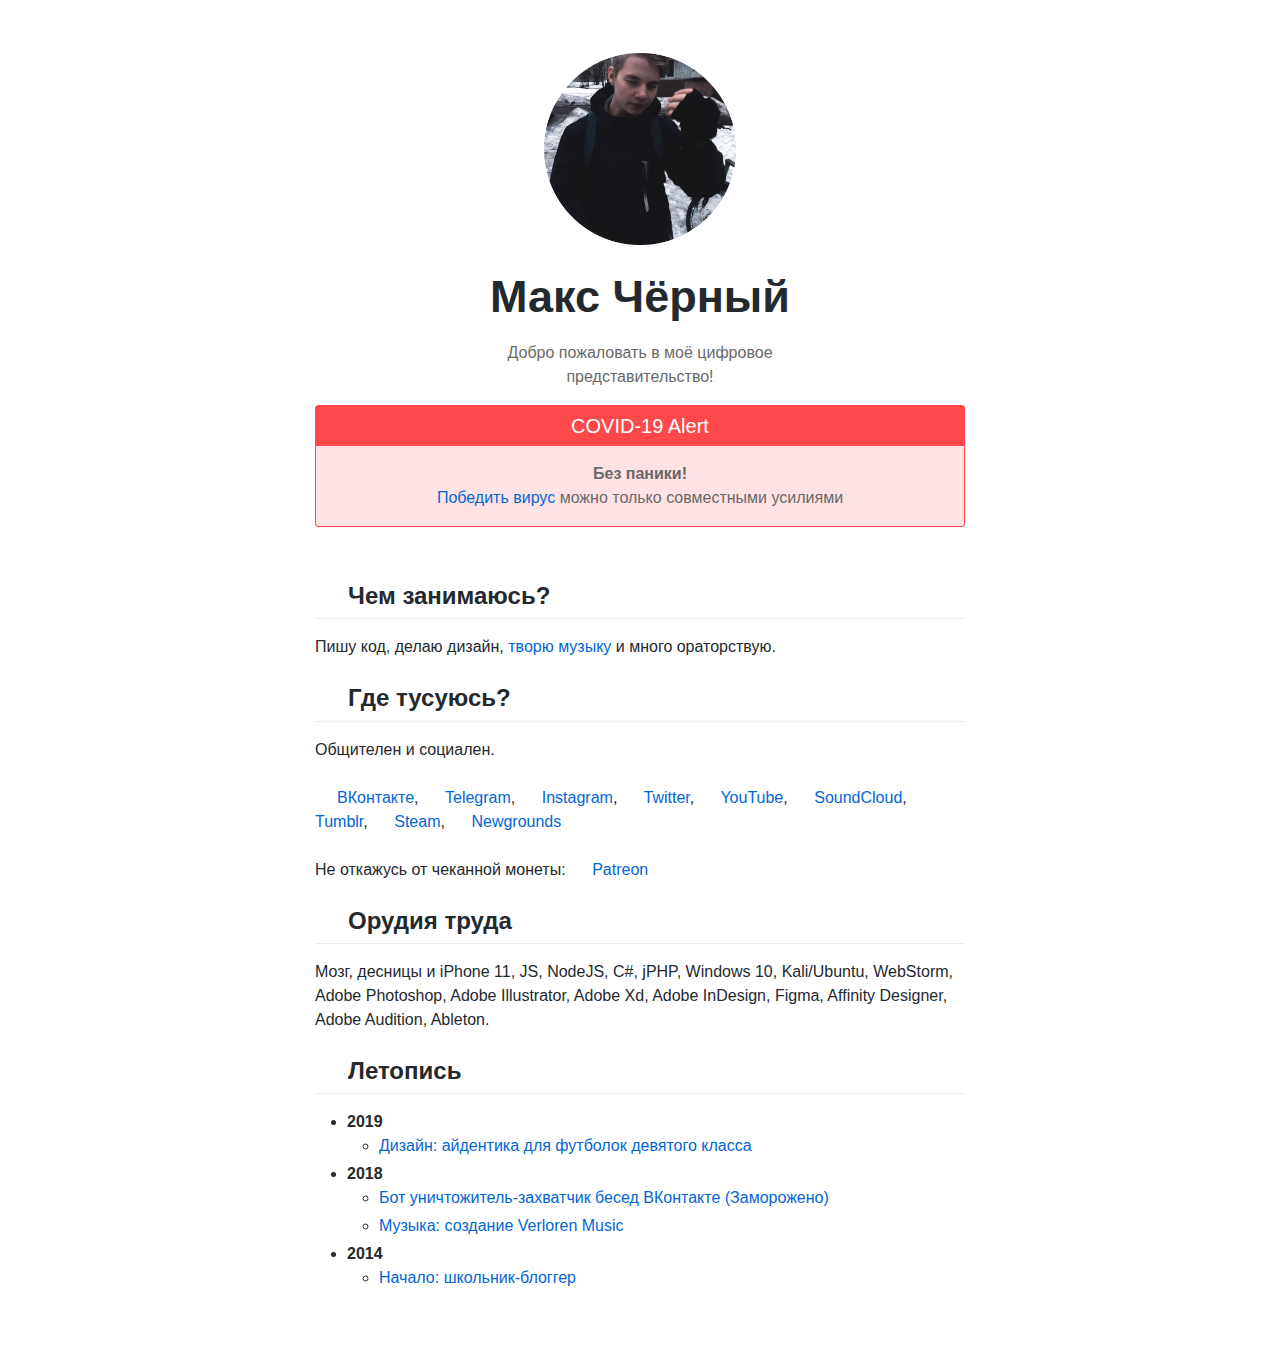
==== index.html @ c537d27b "COVID-19 Special update" ====
<!doctype html>
<html lang="ru">
    <head>
        <meta charset="utf-8">
        <meta name="viewport" content="width=device-width, initial-scale=1">
        <meta http-equiv="Content-Type" content="text/html; charset=UTF-8">

        <title>Макс Чёрный</title>
        <meta property="og:title" content="Макс Чёрный">
        <meta property="og:description" name="description" content="Цифровое представительство Макса Чёрного">
        <meta property="og:image" content="http://maxblack.space/site_cover.png">

        <link rel="icon" href="favicon.png" type="image/png">
        <link rel="apple-touch-icon" href="apple-touch-icon.png">

        <meta name="keywords" content="ethermax, ethermaxik, VerloreN, maksbadcosmos, maksblackcosmos, Макс Чёрный, Composer, Designer, Programmer, Developer, Coder, Композитор, Разработчик, Дизайнер, Программист">
        <meta name="author" content="Макс Чёрный">

        <link rel="stylesheet" href="./design.css">
    </head>

    <body>
        <article class="markdown-body">
            <section class="profile">
                <img class="avatar" id="ava">
                <h1 class="title">
                    Макс Чёрный
                </h1>
                <p class="description">Добро пожаловать в моё цифровое
                    представительство!
                </p>
                <div class="covid-alert">
                    <p class="covid-title">COVID-19 Alert</p>
                    <p class="description"><b>Без паники!</b>
                        <a href="/covid19" target="_blank" rel="noopener">Победить вирус</a> можно только совместными усилиями
                    </p>
                </div>
            </section>
            <section>
                <h2>
                    <label class="emoji coder"></label>
                    Чем занимаюсь?
                </h2>
                <p>
                    Пишу код, делаю дизайн,
                    <a href="https://soundcloud.com/verlorenmusic" target="_blank" rel="noopener">творю музыку</a>
                    и много ораторствую.
                </p>
            </section>

            <section>
                <h2>
                    <label class="emoji map"></label>
                    Где тусуюсь?
                </h2>
                <div>
                    Общителен и социален.

                    <br>
                    <br>

                    <label class="emoji vk"></label>
                    <a target="_blank" rel="noopener" href="https://vk.com/maksbadcosmos">ВКонтакте</a>,

                    <label class="emoji tg"></label>
                    <a target="_blank" rel="noopener" href="https://t.me/theverloren">Telegram</a>,

                    <label class="emoji insta"></label>
                    <a target="_blank" rel="noopener" href="https://instagram.com/maksbadcosmos">Instagram</a>,

                    <label class="emoji twitter"></label>
                    <a target="_blank" rel="noopener" href="https://twitter.com/maksblackcosmos">Twitter</a>,

                    <label class="emoji yt"></label>
                    <a target="_blank" rel="noopener" href="https://youtube.com/TrollZor">YouTube</a>,

                    <label class="emoji sc"></label>
                    <a target="_blank" rel="noopener" href="https://soundcloud.com/verlorenmusic">SoundCloud</a>,

                    <label class="emoji tumblr"></label>
                    <a target="_blank" rel="noopener" href="https://maksbadcosmos.tumblr.com/">Tumblr</a>,

                    <label class="emoji steam"></label>
                    <a target="_blank" rel="noopener" href="https://steamcommunity.com/id/ethermax/">Steam</a>,

                    <label class="emoji ng"></label>
                    <a target="_blank" rel="noopener" href="https://flymax.newgrounds.com/">Newgrounds</a>

                    <br>
                    <br>

                    Не откажусь от чеканной монеты:
                    <label class="emoji patreon"></label>
                    <a target="_blank" rel="noopener" href="https://www.patreon.com/maksblackcosmos">Patreon</a>

                </div>
            </section>

            <section>
                <h2>
                    <label class="emoji tools"></label>
                    Орудия труда
                </h2>
                <p>
                    Мозг, десницы и iPhone 11, JS, NodeJS, C#, jPHP, Windows 10, Kali/Ubuntu, WebStorm, Adobe Photoshop, Adobe Illustrator, Adobe Xd, Adobe InDesign, Figma, Affinity Designer, Adobe Audition, Ableton.
                </p>
            </section>

            <section>
                <h2>
                    <label class="emoji history"></label>
                    Летопись
                </h2>

                <ul>
                    <li>
                        <b>2019</b>
                        <ul>
                            <li>
                                <a target="_blank" rel="noopener" href="https://vk.com/@9beforever-merch">Дизайн: айдентика для футболок девятого класса</a>
                                <label title="#Дизайн" class="emoji"></label>
                            </li>
                        </ul>
                    </li>

                    <li>
                        <b>2018</b>
                        <ul>
                            <li>
                                <a target="_blank" rel="noopener" href="https://vk.com/cliffford">Бот уничтожитель-захватчик бесед ВКонтакте (Заморожено)</a>
                                <label title="#Разработка" class="emoji"></label>
                            </li>

                            <li>
                                <a target="_blank" rel="noopener" href="https://vk.com/verlorenmusic">Музыка: создание Verloren Music</a>
                                <label title="#Музыка" class="emoji"></label>
                            </li>
                        </ul>
                    </li>

                    <li>
                        <b>2014</b>
                        <ul>
                            <li>
                                <a target="_blank" rel="noopener" href="https://youtube.com/TrollZor">Начало: школьник-блоггер</a>
                            </li>
                        </ul>
                    </li>
                </ul>
            </section>
        </article>
    </body>
    <script src="code/avaRand.js"></script>
</html>
---- design.css ----
.markdown-body {
    -ms-text-size-adjust: 100%;
    -webkit-text-size-adjust: 100%;
    color: #24292e;
    line-height: 1.5;
    font-family: -apple-system, BlinkMacSystemFont, Segoe UI, Helvetica, Arial, sans-serif, Apple Color Emoji, Segoe UI Emoji, Segoe UI Symbol;
    font-size: 16px;
    line-height: 1.5;
    word-wrap: break-word;
}

.markdown-body a {
    background-color: transparent
}

.markdown-body a:active, .markdown-body a:hover {
    outline-width: 0
}

.markdown-body h1 {
    font-size: 2em;
    margin: .67em 0
}

.markdown-body * {
    box-sizing: border-box
}

.markdown-body input {
    font-family: inherit;
    font-size: inherit;
    line-height: inherit
}

.markdown-body a {
    color: #0366d6;
    text-decoration: none
}

.markdown-body a:hover {
    text-decoration: underline
}

.markdown-body h1, .markdown-body h2 {
    margin-bottom: 0;
    margin-top: 0
}

.markdown-body h1 {
    font-size: 32px
}

.markdown-body h1, .markdown-body h2 {
    font-weight: 600
}

.markdown-body h2 {
    font-size: 24px
}

.markdown-body p {
    margin-bottom: 10px;
    margin-top: 0
}

.markdown-body ol, .markdown-body ul {
    margin-bottom: 0;
    margin-top: 0;
    padding-left: 0
}

.markdown-body:before {
    content: "";
    display: table
}

.markdown-body:after {
    clear: both;
    content: "";
    display: table
}

.markdown-body > :first-child {
    margin-top: 0 !important
}

.markdown-body > :last-child {
    margin-bottom: 0 !important
}

.markdown-body blockquote, .markdown-body dl, .markdown-body ol, .markdown-body p, .markdown-body pre, .markdown-body table, .markdown-body ul {
    margin-bottom: 16px;
    margin-top: 0
}

.markdown-body h1, .markdown-body h2, .markdown-body h3, .markdown-body h4, .markdown-body h5, .markdown-body h6 {
    font-weight: 600;
    line-height: 1.25;
    margin-bottom: 16px;
    margin-top: 24px
}

.markdown-body h1 {
    font-size: 2em
}

.markdown-body h1, .markdown-body h2 {
    border-bottom: 1px solid #eaecef;
    padding-bottom: .3em
}

.markdown-body h2 {
    font-size: 1.5em
}

.markdown-body ol, .markdown-body ul {
    padding-left: 2em
}

.markdown-body ol ol, .markdown-body ol ul, .markdown-body ul ol, .markdown-body ul ul {
    margin-bottom: 0;
    margin-top: 0
}

.markdown-body li {
    word-wrap: break-all
}

.markdown-body li > p {
    margin-top: 16px
}

.markdown-body li + li {
    margin-top: .25em
}

.markdown-body {
    box-sizing: border-box;
    min-width: 200px;
    max-width: 650px;
    margin: 0 auto;
    padding: 45px 0
}

.emoji {
    height: 1em;
    min-width: 1em;
    margin: -.4em .1em -.1em 0;
    vertical-align: middle;
    display: inline-block;
    background-size: 1em;
}

.emoji label {
    font-size: 0
}

.avatar {
    border-radius: 1em;
    display: block;
    margin: 0 auto;
    width: 12em;
}

.profile h1 {
    border-bottom: 0;
    padding-bottom: 0;
    text-align: center;
    font-size: 45px;
    font-weight: bold;
}

.profile p {
    text-align: center;
    color: dimgray;
    white-space: pre-line;
}

.profile {
    padding-bottom: 30px;
}

.covid-title {
    text-align: center;
    font-size: 20px;
    background: #ff484a;
    color: white !important;
    padding: 5px;
}

.covid-alert {
    background: rgba(255, 74, 78, 0.16);
    border: 1px solid #ff484a;
    border-radius: 3px;
}

/* Titles */
label.coder {
    background-image: url("./emoji/coder.png");
}

label.map {
    background-image: url("./emoji/map.png");
}

label.tools {
    background-image: url("./emoji/tools.png");
}

label.history {
    background-image: url("./emoji/history.png");
}

label.f_face {
    background-image: url("./emoji/frowning_face.png");
}

label.exclam {
    background-image: url("./emoji/red_exclam.png");
}

label.cov {
    background-image: url("./img/cov.png");
}

label.s_face {
    background-image: url("./emoji/sneezing_face.png");
}

/* Icons */
label.vk {
    background-image: url("./icons/vk.png");
}

label.tg {
    background-image: url("./icons/tg.png");
}

label.insta {
    background-image: url("./icons/insta.png");
}

label.twitter {
    background-image: url("./icons/twitter.png");
}

label.yt {
    background-image: url("./icons/yt.png");
}

label.sc {
    background-image: url("./icons/sc.png");
}

label.tumblr {
    background-image: url("./icons/tumblr.png");
}

label.steam {
    background-image: url("./icons/steam.png");
}

label.ng {
    background-image: url("./icons/ng.png");
}

label.patreon {
    background-image: url("./icons/patreon.png");
}

/* Other */
label[title="#Музыка"] { background-image: url("./emoji/music.png") }
label[title="#Разработка"] { background-image: url("./emoji/dark_coder.png") }
label[title="#Дизайн"] { background-image: url("./emoji/design.png") }

@media (max-width: 767px) {
    .markdown-body {
        font-size: 18px;
        padding: 12px
    }

    .avatar {
        width: 8em;
    }

    .profile h1 {
        font-size: 2em;
    }

    .profile {
        padding-top: 2em;
    }
}

@media (prefers-color-scheme: dark) {
    body, .markdown-body {
        background: #000;
        color: #ccc
    }

    .markdown-body h1, .markdown-body h2 {
        color: #eee;
        border-bottom: 1px solid #333
    }

    .markdown-body a {
        color: inherit;
        text-decoration: underline
    }
}
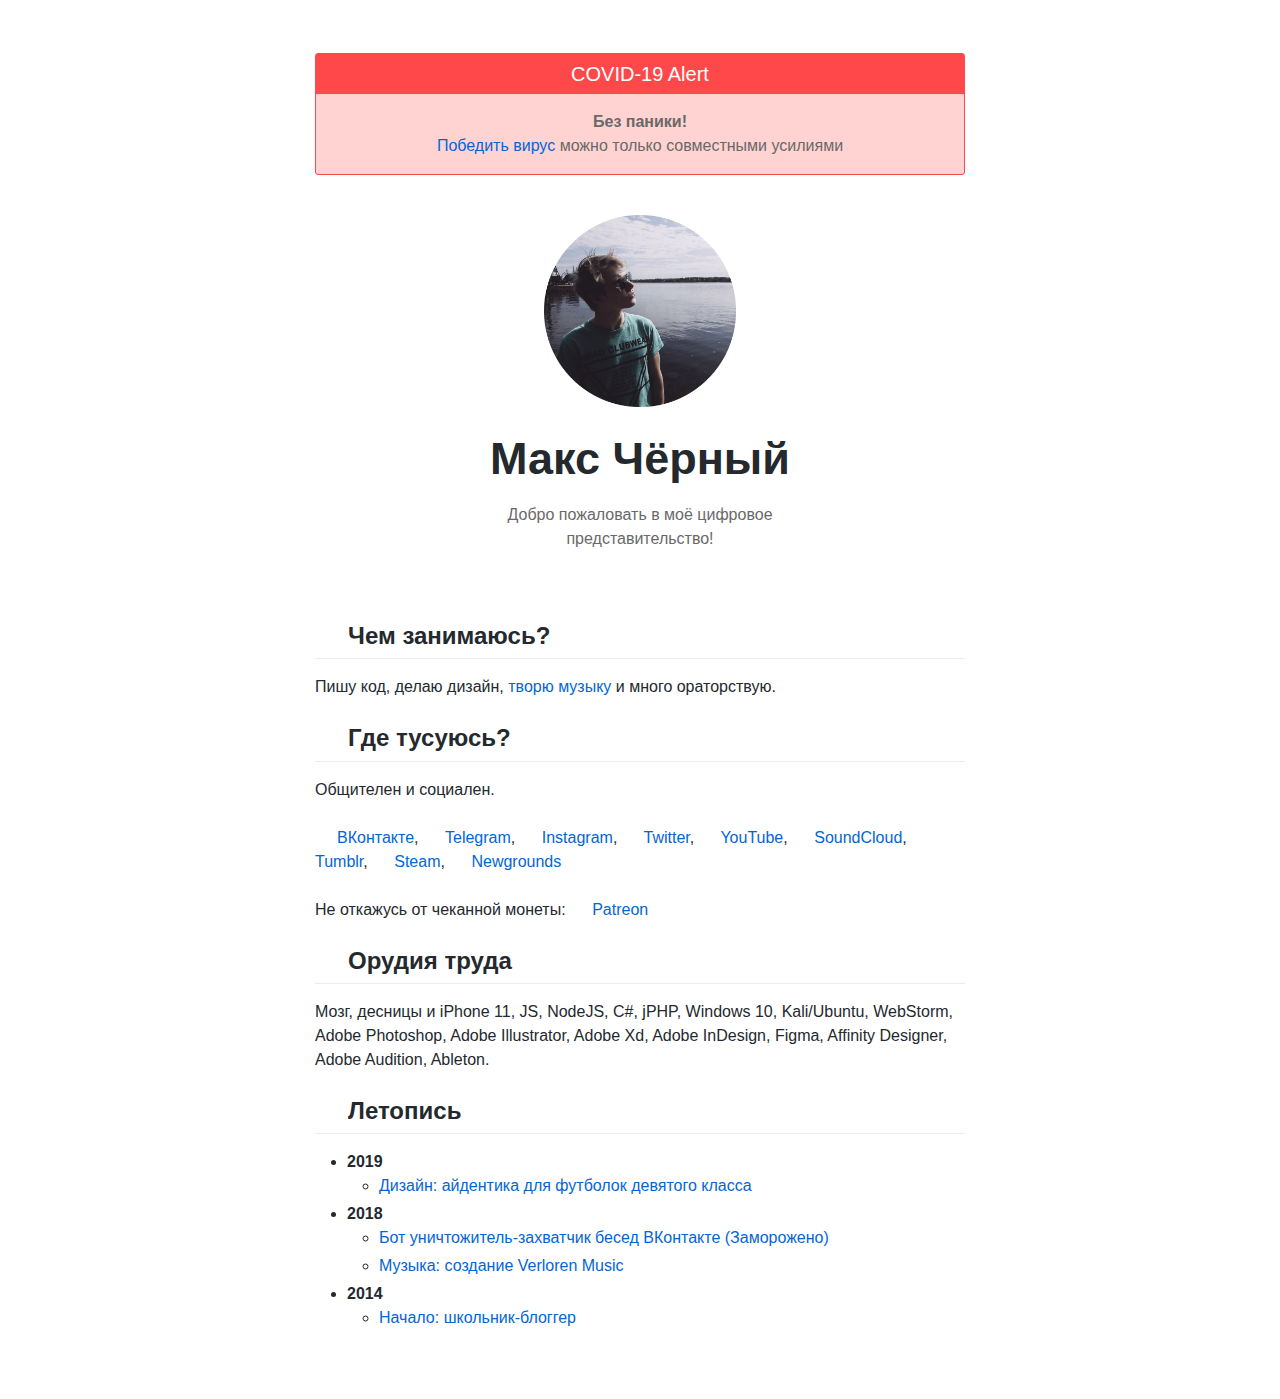
==== commit 6cf99dbc: "COVID-19 Fix Update" ====
--- a/index.html
+++ b/index.html
@@ -21,6 +21,14 @@
 
     <body>
         <article class="markdown-body">
+            <section class="covid-section">
+                <div class="covid-alert">
+                    <p class="covid-title">COVID-19 Alert</p>
+                    <p class="description"><b>Без паники!</b>
+                        <a href="/covid19" target="_blank" rel="noopener">Победить вирус</a> можно только совместными усилиями
+                    </p>
+                </div>
+            </section>
             <section class="profile">
                 <img class="avatar" id="ava">
                 <h1 class="title">
@@ -29,12 +37,6 @@
                 <p class="description">Добро пожаловать в моё цифровое
                     представительство!
                 </p>
-                <div class="covid-alert">
-                    <p class="covid-title">COVID-19 Alert</p>
-                    <p class="description"><b>Без паники!</b>
-                        <a href="/covid19" target="_blank" rel="noopener">Победить вирус</a> можно только совместными усилиями
-                    </p>
-                </div>
             </section>
             <section>
                 <h2>
--- a/design.css
+++ b/design.css
@@ -189,9 +189,22 @@
 }
 
 .covid-alert {
-    background: rgba(255, 74, 78, 0.16);
+    background: #ffd3d1;
     border: 1px solid #ff484a;
     border-radius: 3px;
+    z-index: 1;
+}
+
+.covid-section {
+    position: sticky;
+    top: 7px;
+    padding-bottom: 40px;
+}
+
+.covid-section p {
+    text-align: center;
+    color: dimgray;
+    white-space: pre-line;
 }
 
 /* Titles */
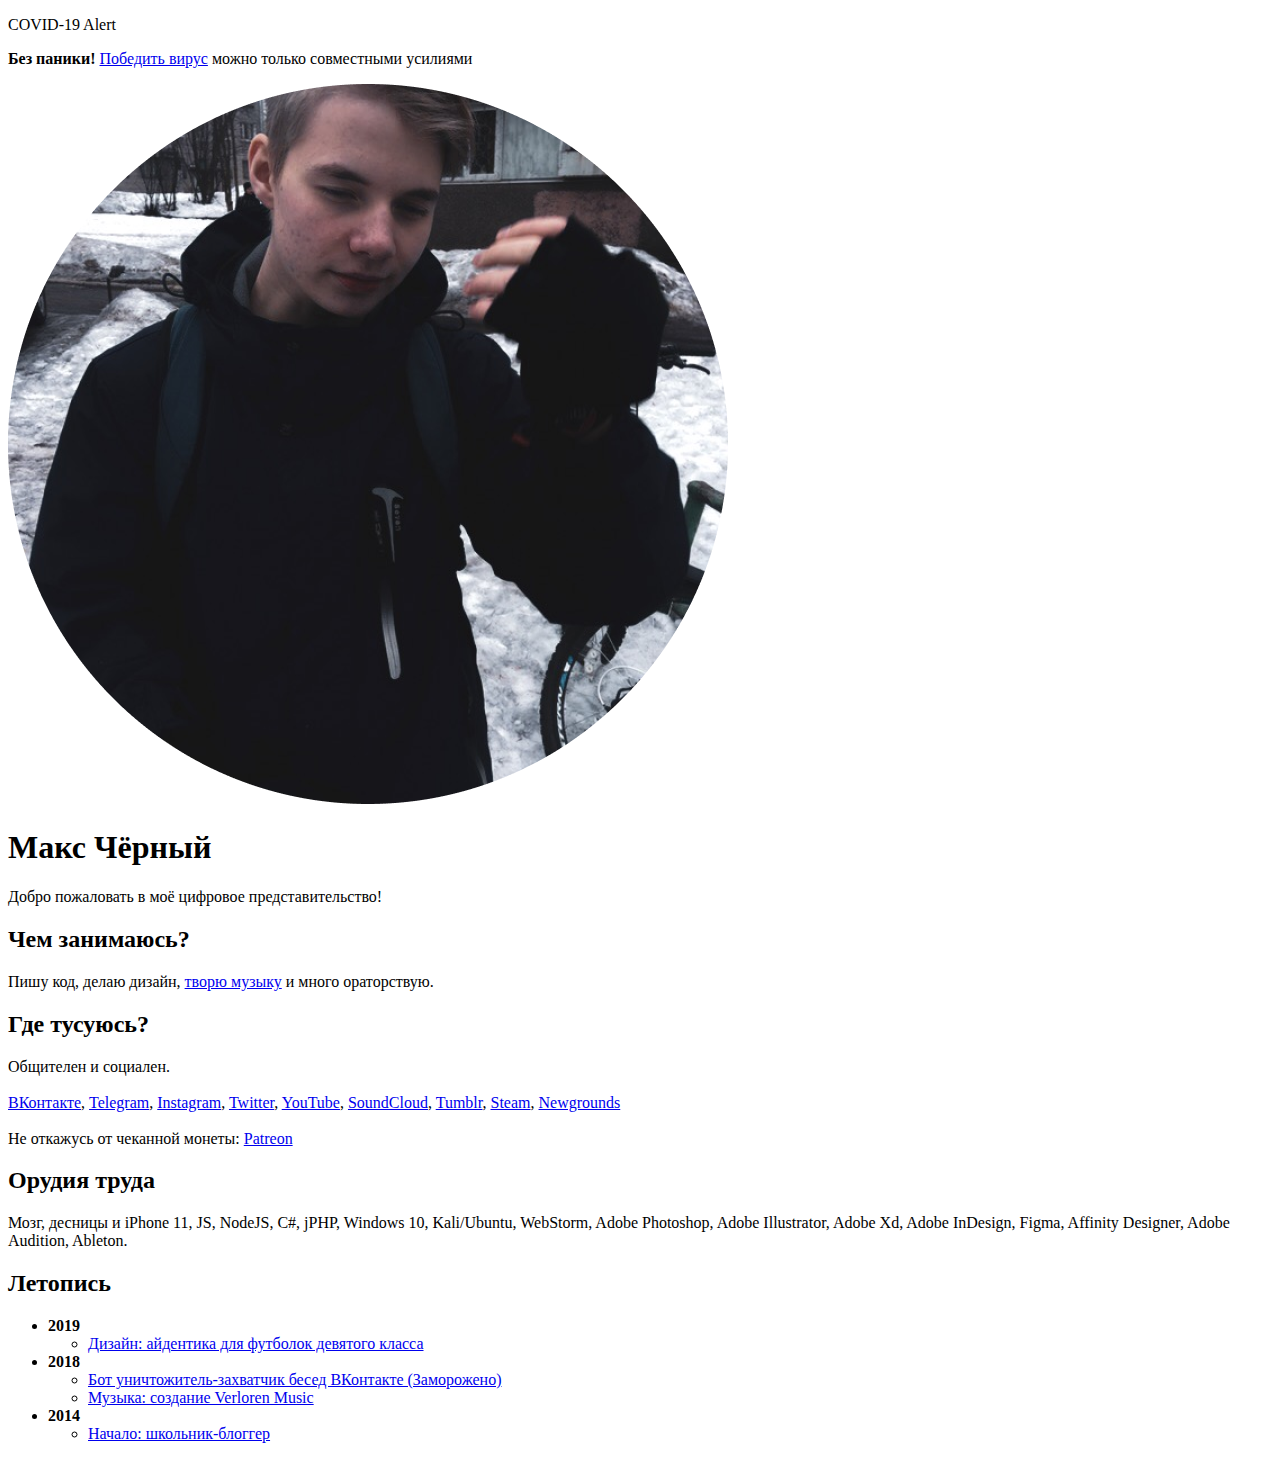
==== commit 0c907c99: "Fix missing styles" ====
--- a/index.html
+++ b/index.html
@@ -16,7 +16,8 @@
         <meta name="keywords" content="ethermax, ethermaxik, VerloreN, maksbadcosmos, maksblackcosmos, Макс Чёрный, Composer, Designer, Programmer, Developer, Coder, Композитор, Разработчик, Дизайнер, Программист">
         <meta name="author" content="Макс Чёрный">
 
-        <link rel="stylesheet" href="./design.css">
+        <link rel="stylesheet" href="css/design.css">
+        <link rel="stylesheet" href="css/covid.css">
     </head>
 
     <body>
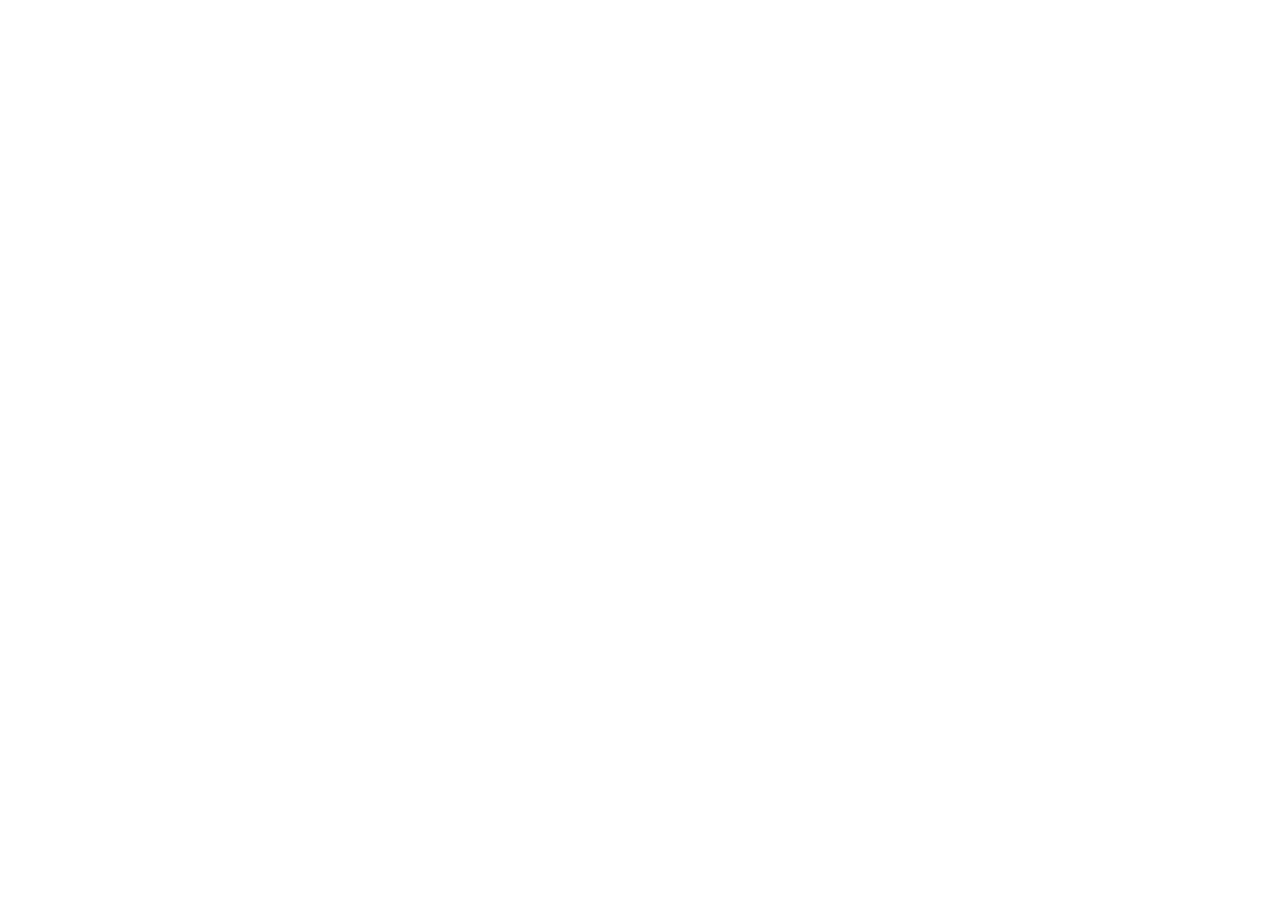
==== commit 67652eb6: "Updates" ====
--- a/index.html
+++ b/index.html
@@ -1,157 +1 @@
-<!doctype html>
-<html lang="ru">
-    <head>
-        <meta charset="utf-8">
-        <meta name="viewport" content="width=device-width, initial-scale=1">
-        <meta http-equiv="Content-Type" content="text/html; charset=UTF-8">
-
-        <title>Макс Чёрный</title>
-        <meta property="og:title" content="Макс Чёрный">
-        <meta property="og:description" name="description" content="Цифровое представительство Макса Чёрного">
-        <meta property="og:image" content="http://maxblack.space/site_cover.png">
-
-        <link rel="icon" href="favicon.png" type="image/png">
-        <link rel="apple-touch-icon" href="apple-touch-icon.png">
-
-        <meta name="keywords" content="ethermax, ethermaxik, VerloreN, maksbadcosmos, maksblackcosmos, Макс Чёрный, Composer, Designer, Programmer, Developer, Coder, Композитор, Разработчик, Дизайнер, Программист">
-        <meta name="author" content="Макс Чёрный">
-
-        <link rel="stylesheet" href="css/design.css">
-        <link rel="stylesheet" href="css/covid.css">
-    </head>
-
-    <body>
-        <article class="markdown-body">
-            <section class="covid-section">
-                <div class="covid-alert">
-                    <p class="covid-title">COVID-19 Alert</p>
-                    <p class="description"><b>Без паники!</b>
-                        <a href="/covid19" target="_blank" rel="noopener">Победить вирус</a> можно только совместными усилиями
-                    </p>
-                </div>
-            </section>
-            <section class="profile">
-                <img class="avatar" id="ava">
-                <h1 class="title">
-                    Макс Чёрный
-                </h1>
-                <p class="description">Добро пожаловать в моё цифровое
-                    представительство!
-                </p>
-            </section>
-            <section>
-                <h2>
-                    <label class="emoji coder"></label>
-                    Чем занимаюсь?
-                </h2>
-                <p>
-                    Пишу код, делаю дизайн,
-                    <a href="https://soundcloud.com/verlorenmusic" target="_blank" rel="noopener">творю музыку</a>
-                    и много ораторствую.
-                </p>
-            </section>
-
-            <section>
-                <h2>
-                    <label class="emoji map"></label>
-                    Где тусуюсь?
-                </h2>
-                <div>
-                    Общителен и социален.
-
-                    <br>
-                    <br>
-
-                    <label class="emoji vk"></label>
-                    <a target="_blank" rel="noopener" href="https://vk.com/maksbadcosmos">ВКонтакте</a>,
-
-                    <label class="emoji tg"></label>
-                    <a target="_blank" rel="noopener" href="https://t.me/theverloren">Telegram</a>,
-
-                    <label class="emoji insta"></label>
-                    <a target="_blank" rel="noopener" href="https://instagram.com/maksbadcosmos">Instagram</a>,
-
-                    <label class="emoji twitter"></label>
-                    <a target="_blank" rel="noopener" href="https://twitter.com/maksblackcosmos">Twitter</a>,
-
-                    <label class="emoji yt"></label>
-                    <a target="_blank" rel="noopener" href="https://youtube.com/TrollZor">YouTube</a>,
-
-                    <label class="emoji sc"></label>
-                    <a target="_blank" rel="noopener" href="https://soundcloud.com/verlorenmusic">SoundCloud</a>,
-
-                    <label class="emoji tumblr"></label>
-                    <a target="_blank" rel="noopener" href="https://maksbadcosmos.tumblr.com/">Tumblr</a>,
-
-                    <label class="emoji steam"></label>
-                    <a target="_blank" rel="noopener" href="https://steamcommunity.com/id/ethermax/">Steam</a>,
-
-                    <label class="emoji ng"></label>
-                    <a target="_blank" rel="noopener" href="https://flymax.newgrounds.com/">Newgrounds</a>
-
-                    <br>
-                    <br>
-
-                    Не откажусь от чеканной монеты:
-                    <label class="emoji patreon"></label>
-                    <a target="_blank" rel="noopener" href="https://www.patreon.com/maksblackcosmos">Patreon</a>
-
-                </div>
-            </section>
-
-            <section>
-                <h2>
-                    <label class="emoji tools"></label>
-                    Орудия труда
-                </h2>
-                <p>
-                    Мозг, десницы и iPhone 11, JS, NodeJS, C#, jPHP, Windows 10, Kali/Ubuntu, WebStorm, Adobe Photoshop, Adobe Illustrator, Adobe Xd, Adobe InDesign, Figma, Affinity Designer, Adobe Audition, Ableton.
-                </p>
-            </section>
-
-            <section>
-                <h2>
-                    <label class="emoji history"></label>
-                    Летопись
-                </h2>
-
-                <ul>
-                    <li>
-                        <b>2019</b>
-                        <ul>
-                            <li>
-                                <a target="_blank" rel="noopener" href="https://vk.com/@9beforever-merch">Дизайн: айдентика для футболок девятого класса</a>
-                                <label title="#Дизайн" class="emoji"></label>
-                            </li>
-                        </ul>
-                    </li>
-
-                    <li>
-                        <b>2018</b>
-                        <ul>
-                            <li>
-                                <a target="_blank" rel="noopener" href="https://vk.com/cliffford">Бот уничтожитель-захватчик бесед ВКонтакте (Заморожено)</a>
-                                <label title="#Разработка" class="emoji"></label>
-                            </li>
-
-                            <li>
-                                <a target="_blank" rel="noopener" href="https://vk.com/verlorenmusic">Музыка: создание Verloren Music</a>
-                                <label title="#Музыка" class="emoji"></label>
-                            </li>
-                        </ul>
-                    </li>
-
-                    <li>
-                        <b>2014</b>
-                        <ul>
-                            <li>
-                                <a target="_blank" rel="noopener" href="https://youtube.com/TrollZor">Начало: школьник-блоггер</a>
-                            </li>
-                        </ul>
-                    </li>
-                </ul>
-            </section>
-        </article>
-    </body>
-    <script src="code/avaRand.js"></script>
-</html>
+<!doctype html><html lang="ru"><head><meta charset="utf-8"/><link rel="icon" href="./favicon.png"/><meta name="viewport" content="width=device-width,initial-scale=1"/><meta name="theme-color" content="#000000"/><meta name="description" content="Сайт Макса Чёрного"/><meta property="og:title" content="Сайт Макса Чёрного"/><meta name="keywords" content="ethermax, ethermaxik, VerloreN, Верлорен,maksbadcosmos, maksblackcosmos, Макс Чёрный, Composer, Designer, Programmer, Developer, Coder, Композитор, Разработчик, Дизайнер, Программист"/><meta name="author" content="Макс Чёрный"/><meta property="og:description" name="description" content="Цифровое представительство Макса Чёрного"/><link rel="apple-touch-icon" href="./logo192.png"/><link rel="manifest" href="./manifest.json"/><title>Макс Чёрный</title><link href="./static/css/main.565554b7.chunk.css" rel="stylesheet"></head><body><noscript>Для просмотра сайта нужен JavaScript!</noscript><div id="root"></div><script>!function(e){function r(r){for(var n,l,a=r[0],f=r[1],i=r[2],p=0,s=[];p<a.length;p++)l=a[p],Object.prototype.hasOwnProperty.call(o,l)&&o[l]&&s.push(o[l][0]),o[l]=0;for(n in f)Object.prototype.hasOwnProperty.call(f,n)&&(e[n]=f[n]);for(c&&c(r);s.length;)s.shift()();return u.push.apply(u,i||[]),t()}function t(){for(var e,r=0;r<u.length;r++){for(var t=u[r],n=!0,a=1;a<t.length;a++){var f=t[a];0!==o[f]&&(n=!1)}n&&(u.splice(r--,1),e=l(l.s=t[0]))}return e}var n={},o={1:0},u=[];function l(r){if(n[r])return n[r].exports;var t=n[r]={i:r,l:!1,exports:{}};return e[r].call(t.exports,t,t.exports,l),t.l=!0,t.exports}l.m=e,l.c=n,l.d=function(e,r,t){l.o(e,r)||Object.defineProperty(e,r,{enumerable:!0,get:t})},l.r=function(e){"undefined"!=typeof Symbol&&Symbol.toStringTag&&Object.defineProperty(e,Symbol.toStringTag,{value:"Module"}),Object.defineProperty(e,"__esModule",{value:!0})},l.t=function(e,r){if(1&r&&(e=l(e)),8&r)return e;if(4&r&&"object"==typeof e&&e&&e.__esModule)return e;var t=Object.create(null);if(l.r(t),Object.defineProperty(t,"default",{enumerable:!0,value:e}),2&r&&"string"!=typeof e)for(var n in e)l.d(t,n,function(r){return e[r]}.bind(null,n));return t},l.n=function(e){var r=e&&e.__esModule?function(){return e.default}:function(){return e};return l.d(r,"a",r),r},l.o=function(e,r){return Object.prototype.hasOwnProperty.call(e,r)},l.p="./";var a=this.webpackJsonpmaxblack=this.webpackJsonpmaxblack||[],f=a.push.bind(a);a.push=r,a=a.slice();for(var i=0;i<a.length;i++)r(a[i]);var c=f;t()}([])</script><script src="./static/js/2.ee76e7c3.chunk.js"></script><script src="./static/js/main.6cc09d1e.chunk.js"></script></body></html>--- a/static/css/main.565554b7.chunk.css
+++ b/static/css/main.565554b7.chunk.css
@@ -0,0 +1,2 @@
+.markdown-body{-ms-text-size-adjust:100%;-webkit-text-size-adjust:100%;color:#24292e;font-family:-apple-system,BlinkMacSystemFont,Segoe UI,Helvetica,Arial,sans-serif,Apple Color Emoji,Segoe UI Emoji,Segoe UI Symbol;font-size:16px;line-height:1.5;word-wrap:break-word}.markdown-body a{background-color:transparent}.markdown-body a:active,.markdown-body a:hover{outline-width:0}.markdown-body h1{margin:.67em 0}.markdown-body *{box-sizing:border-box}.markdown-body input{font-family:inherit;font-size:inherit;line-height:inherit}.markdown-body a{color:#0366d6;text-decoration:none}.markdown-body a:hover{text-decoration:underline}.markdown-body h1,.markdown-body h2{margin-bottom:0;margin-top:0}.markdown-body h1{font-size:32px}.markdown-body h1,.markdown-body h2{font-weight:600}.markdown-body h2{font-size:24px}.markdown-body p{margin-bottom:10px;margin-top:0}.markdown-body ol,.markdown-body ul{margin-bottom:0;margin-top:0;padding-left:0}.markdown-body:after,.markdown-body:before{content:"";display:table}.markdown-body:after{clear:both}.markdown-body>:first-child{margin-top:0!important}.markdown-body>:last-child{margin-bottom:0!important}.markdown-body blockquote,.markdown-body dl,.markdown-body ol,.markdown-body p,.markdown-body pre,.markdown-body table,.markdown-body ul{margin-bottom:16px;margin-top:0}.markdown-body h1,.markdown-body h2,.markdown-body h3,.markdown-body h4,.markdown-body h5,.markdown-body h6{font-weight:600;line-height:1.25;margin-bottom:16px;margin-top:24px}.markdown-body h1{font-size:2em}.markdown-body h1,.markdown-body h2{border-bottom:1px solid #eaecef;padding-bottom:.3em}.markdown-body h2{font-size:1.5em}.markdown-body ol,.markdown-body ul{padding-left:2em}.markdown-body ol ol,.markdown-body ol ul,.markdown-body ul ol,.markdown-body ul ul{margin-bottom:0;margin-top:0}.markdown-body li{word-wrap:break-all}.markdown-body li>p{margin-top:16px}.markdown-body li+li{margin-top:.25em}.markdown-body{box-sizing:border-box;min-width:200px;max-width:650px;margin:0 auto;padding:45px 0}.emoji{height:1em;min-width:1em;margin:-.4em .1em -.1em 0;vertical-align:middle;display:inline-block;background-size:1em}.emoji label{font-size:0}.avatar{border-radius:1em;display:block;margin:0 auto;width:12em}.profile h1{border-bottom:0;padding-bottom:0;text-align:center;font-size:45px;font-weight:700}.profile p{text-align:center;color:#696969;white-space:pre-line}.profile{padding-bottom:30px}label.coder{background-image:url(../../static/media/coder.f220780e.png)}label.map{background-image:url(../../static/media/map.92d586ef.png)}label.tools{background-image:url(../../static/media/tools.64f100f1.png)}label.history{background-image:url(../../static/media/history.a3d9c561.png)}label.f_face{background-image:url(../../static/media/frowning_face.3c0d8472.png)}label.exclam{background-image:url([data-uri])}label.s_face{background-image:url(../../static/media/sneezing_face.2caaf9b2.png)}label.vk{background-image:url(../../static/media/vk.07cc44cb.png)}label.tg{background-image:url(../../static/media/tg.7b8caa18.png)}label.insta{background-image:url(../../static/media/insta.9e39c403.png)}label.twitter{background-image:url(../../static/media/twitter.dc2a59ce.png)}label.yt{background-image:url([data-uri])}label.sc{background-image:url([data-uri])}label.tumblr{background-image:url(../../static/media/tumblr.2cb96104.png)}label.steam{background-image:url(../../static/media/steam.166f07b6.png)}label.ng{background-image:url([data-uri])}label.patreon{background-image:url(../../static/media/patreon.b5da610a.png)}label[title="#Музыка"]{background-image:url(../../static/media/music.ab05d180.png)}label[title="#Разработка"]{background-image:url(../../static/media/dark_coder.63d31a5d.png)}label[title="#Дизайн"]{background-image:url(../../static/media/design.c40d16f9.png)}@media (max-width:767px){.markdown-body{font-size:18px;padding:12px}.avatar{width:8em}.profile h1{font-size:2em}.profile{padding-top:2em}}@media (prefers-color-scheme:dark){.markdown-body,body{background:#000;color:#ccc}.markdown-body h1,.markdown-body h2{color:#eee;border-bottom:1px solid #333}.markdown-body a{color:inherit;text-decoration:underline}}@font-face{font-family:"TT Commons Black";src:url(../../static/media/TTCommons-Black.a6bfd43b.ttf)}@font-face{font-family:"TT Commons Demibold";src:url(../../static/media/TTCommons-DemiBold.2e6a293a.ttf)}@font-face{font-family:"TT Commons Bold";src:url(../../static/media/TTCommons-Bold.03428f67.ttf)}@font-face{font-family:"TT Commons Medium";src:url(../../static/media/TTCommons-Medium.845a2536.ttf)}@font-face{font-family:"TT Commons Regular";src:url(../../static/media/TTCommons-Regular.fc6fbc1a.ttf)}html{-webkit-user-select:none;-moz-user-select:none;-ms-user-select:none;user-select:none}body{margin:0;font-family:-apple-system,BlinkMacSystemFont,"Segoe UI","Roboto","Oxygen","Ubuntu","Cantarell","Fira Sans","Droid Sans","Helvetica Neue",sans-serif;-webkit-font-smoothing:antialiased;-moz-osx-font-smoothing:grayscale}code{font-family:source-code-pro,Menlo,Monaco,Consolas,"Courier New",monospace}h2{font-family:TT Commons}h1{border-bottom:0!important}
+/*# sourceMappingURL=main.565554b7.chunk.css.map */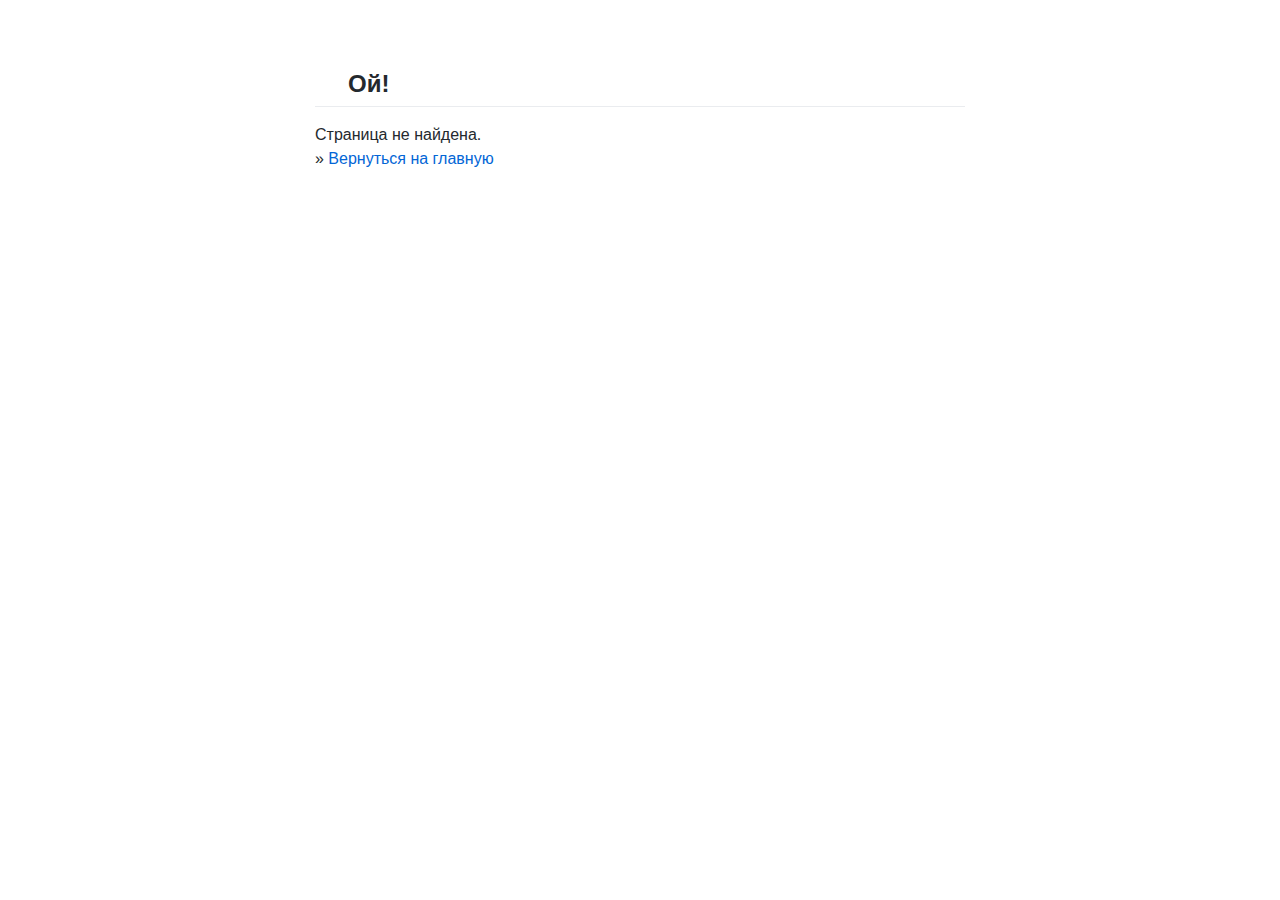
==== commit 626233b3: "Updates" ====
--- a/index.html
+++ b/index.html
@@ -1 +1 @@
-<!doctype html><html lang="ru"><head><meta charset="utf-8"/><link rel="icon" href="./favicon.png"/><meta name="viewport" content="width=device-width,initial-scale=1"/><meta name="theme-color" content="#000000"/><meta name="description" content="Сайт Макса Чёрного"/><meta property="og:title" content="Сайт Макса Чёрного"/><meta name="keywords" content="ethermax, ethermaxik, VerloreN, Верлорен,maksbadcosmos, maksblackcosmos, Макс Чёрный, Composer, Designer, Programmer, Developer, Coder, Композитор, Разработчик, Дизайнер, Программист"/><meta name="author" content="Макс Чёрный"/><meta property="og:description" name="description" content="Цифровое представительство Макса Чёрного"/><link rel="apple-touch-icon" href="./logo192.png"/><link rel="manifest" href="./manifest.json"/><title>Макс Чёрный</title><link href="./static/css/main.565554b7.chunk.css" rel="stylesheet"></head><body><noscript>Для просмотра сайта нужен JavaScript!</noscript><div id="root"></div><script>!function(e){function r(r){for(var n,l,a=r[0],f=r[1],i=r[2],p=0,s=[];p<a.length;p++)l=a[p],Object.prototype.hasOwnProperty.call(o,l)&&o[l]&&s.push(o[l][0]),o[l]=0;for(n in f)Object.prototype.hasOwnProperty.call(f,n)&&(e[n]=f[n]);for(c&&c(r);s.length;)s.shift()();return u.push.apply(u,i||[]),t()}function t(){for(var e,r=0;r<u.length;r++){for(var t=u[r],n=!0,a=1;a<t.length;a++){var f=t[a];0!==o[f]&&(n=!1)}n&&(u.splice(r--,1),e=l(l.s=t[0]))}return e}var n={},o={1:0},u=[];function l(r){if(n[r])return n[r].exports;var t=n[r]={i:r,l:!1,exports:{}};return e[r].call(t.exports,t,t.exports,l),t.l=!0,t.exports}l.m=e,l.c=n,l.d=function(e,r,t){l.o(e,r)||Object.defineProperty(e,r,{enumerable:!0,get:t})},l.r=function(e){"undefined"!=typeof Symbol&&Symbol.toStringTag&&Object.defineProperty(e,Symbol.toStringTag,{value:"Module"}),Object.defineProperty(e,"__esModule",{value:!0})},l.t=function(e,r){if(1&r&&(e=l(e)),8&r)return e;if(4&r&&"object"==typeof e&&e&&e.__esModule)return e;var t=Object.create(null);if(l.r(t),Object.defineProperty(t,"default",{enumerable:!0,value:e}),2&r&&"string"!=typeof e)for(var n in e)l.d(t,n,function(r){return e[r]}.bind(null,n));return t},l.n=function(e){var r=e&&e.__esModule?function(){return e.default}:function(){return e};return l.d(r,"a",r),r},l.o=function(e,r){return Object.prototype.hasOwnProperty.call(e,r)},l.p="./";var a=this.webpackJsonpmaxblack=this.webpackJsonpmaxblack||[],f=a.push.bind(a);a.push=r,a=a.slice();for(var i=0;i<a.length;i++)r(a[i]);var c=f;t()}([])</script><script src="./static/js/2.ee76e7c3.chunk.js"></script><script src="./static/js/main.6cc09d1e.chunk.js"></script></body></html>+<!doctype html><html lang="ru"><head><meta charset="utf-8"/><link rel="icon" href="./favicon.png"/><meta name="viewport" content="width=device-width,initial-scale=1"/><meta name="theme-color" content="#000000"/><meta property="og:title" content="Сайт Макса Чёрного"/><meta property="og:description" name="description" content="Цифровое представительство Макса Чёрного"/><meta property="og:image" content="https://maxblack.space/site_cover.png"><meta name="description" content="Цифровое представительство Макса Чёрного"/><meta name="author" content="Макс Чёрный"/><meta name="copyright" content="Макс Чёрный"><meta name="keywords" content="ethermax, ethermaxik, VerloreN, Верлорен,maksbadcosmos, maksblackcosmos, Макс Чёрный, Composer, Designer, Programmer, Developer, Coder, Композитор, Разработчик, Дизайнер, Программист"/><meta name="robots" content="index"/><link rel="apple-touch-icon" href="./logo192.png"/><link rel="manifest" href="./manifest.json"/><title>Макс Чёрный</title><link href="./static/css/main.dae763a8.chunk.css" rel="stylesheet"></head><body><noscript>Где потеряли JavaScript? Без него сайт не поедет.</noscript><div id="root"></div><script>!function(e){function r(r){for(var n,l,a=r[0],f=r[1],i=r[2],p=0,s=[];p<a.length;p++)l=a[p],Object.prototype.hasOwnProperty.call(o,l)&&o[l]&&s.push(o[l][0]),o[l]=0;for(n in f)Object.prototype.hasOwnProperty.call(f,n)&&(e[n]=f[n]);for(c&&c(r);s.length;)s.shift()();return u.push.apply(u,i||[]),t()}function t(){for(var e,r=0;r<u.length;r++){for(var t=u[r],n=!0,a=1;a<t.length;a++){var f=t[a];0!==o[f]&&(n=!1)}n&&(u.splice(r--,1),e=l(l.s=t[0]))}return e}var n={},o={1:0},u=[];function l(r){if(n[r])return n[r].exports;var t=n[r]={i:r,l:!1,exports:{}};return e[r].call(t.exports,t,t.exports,l),t.l=!0,t.exports}l.m=e,l.c=n,l.d=function(e,r,t){l.o(e,r)||Object.defineProperty(e,r,{enumerable:!0,get:t})},l.r=function(e){"undefined"!=typeof Symbol&&Symbol.toStringTag&&Object.defineProperty(e,Symbol.toStringTag,{value:"Module"}),Object.defineProperty(e,"__esModule",{value:!0})},l.t=function(e,r){if(1&r&&(e=l(e)),8&r)return e;if(4&r&&"object"==typeof e&&e&&e.__esModule)return e;var t=Object.create(null);if(l.r(t),Object.defineProperty(t,"default",{enumerable:!0,value:e}),2&r&&"string"!=typeof e)for(var n in e)l.d(t,n,function(r){return e[r]}.bind(null,n));return t},l.n=function(e){var r=e&&e.__esModule?function(){return e.default}:function(){return e};return l.d(r,"a",r),r},l.o=function(e,r){return Object.prototype.hasOwnProperty.call(e,r)},l.p="./";var a=this.webpackJsonpmaxblack=this.webpackJsonpmaxblack||[],f=a.push.bind(a);a.push=r,a=a.slice();for(var i=0;i<a.length;i++)r(a[i]);var c=f;t()}([])</script><script src="./static/js/2.37d8e01a.chunk.js"></script><script src="./static/js/main.960dfe7b.chunk.js"></script></body></html>--- a/static/css/main.dae763a8.chunk.css
+++ b/static/css/main.dae763a8.chunk.css
@@ -0,0 +1,2 @@
+.markdown-body{-ms-text-size-adjust:100%;-webkit-text-size-adjust:100%;color:#24292e;font-family:-apple-system,BlinkMacSystemFont,Segoe UI,Helvetica,Arial,sans-serif,Apple Color Emoji,Segoe UI Emoji,Segoe UI Symbol;font-size:16px;line-height:1.5;word-wrap:break-word}.markdown-body a{background-color:transparent}.markdown-body a:active,.markdown-body a:hover{outline-width:0}.markdown-body h1{margin:.67em 0}.markdown-body *{box-sizing:border-box}.markdown-body input{font-family:inherit;font-size:inherit;line-height:inherit}.markdown-body a{color:#0366d6;text-decoration:none}.markdown-body a:hover{text-decoration:underline}.markdown-body h1,.markdown-body h2{margin-bottom:0;margin-top:0}.markdown-body h1{font-size:32px}.markdown-body h1,.markdown-body h2{font-weight:600}.markdown-body h2{font-size:24px}.markdown-body p{margin-bottom:10px;margin-top:0}.markdown-body ol,.markdown-body ul{margin-bottom:0;margin-top:0;padding-left:0}.markdown-body:after,.markdown-body:before{content:"";display:table}.markdown-body:after{clear:both}.markdown-body>:first-child{margin-top:0!important}.markdown-body>:last-child{margin-bottom:0!important}.markdown-body blockquote,.markdown-body dl,.markdown-body ol,.markdown-body p,.markdown-body pre,.markdown-body table,.markdown-body ul{margin-bottom:16px;margin-top:0}.markdown-body h1,.markdown-body h2,.markdown-body h3,.markdown-body h4,.markdown-body h5,.markdown-body h6{font-weight:600;line-height:1.25;margin-bottom:16px;margin-top:24px}.markdown-body h1{font-size:2em}.markdown-body h1,.markdown-body h2{border-bottom:1px solid #eaecef;padding-bottom:.3em}.markdown-body h2{font-size:1.5em}.markdown-body ol,.markdown-body ul{padding-left:2em}.markdown-body ol ol,.markdown-body ol ul,.markdown-body ul ol,.markdown-body ul ul{margin-bottom:0;margin-top:0}.markdown-body li{word-wrap:break-all}.markdown-body li>p{margin-top:16px}.markdown-body li+li{margin-top:.25em}.markdown-body{box-sizing:border-box;min-width:200px;max-width:650px;margin:0 auto;padding:45px 0}.emoji{height:1em;min-width:1em;margin:-.4em .1em -.1em 0;vertical-align:middle;display:inline-block;background-size:1em}.emoji label{font-size:0}.avatar{border-radius:1em;display:block;margin:0 auto;width:12em;pointer-events:none}.profile h1{border-bottom:0;padding-bottom:0;text-align:center;font-size:45px;font-weight:700}.profile p{text-align:center;color:#696969;white-space:pre-line}.profile{padding-bottom:30px}label.coder{background-image:url(../../static/media/coder.f220780e.png)}label.map{background-image:url(../../static/media/map.92d586ef.png)}label.tools{background-image:url(../../static/media/tools.64f100f1.png)}label.history{background-image:url(../../static/media/history.a3d9c561.png)}label.f_face{background-image:url(../../static/media/frowning_face.3c0d8472.png)}label.exclam{background-image:url([data-uri])}label.s_face{background-image:url(../../static/media/sneezing_face.2caaf9b2.png)}label.no_entry{background-image:url(../../static/media/no_entry.d36b4358.png)}label.stopwatch{background-image:url(../../static/media/stopwatch.24c9bb85.png)}label.vk{background-image:url(../../static/media/vk.07cc44cb.png)}label.tg{background-image:url(../../static/media/tg.7b8caa18.png)}label.insta{background-image:url(../../static/media/insta.9e39c403.png)}label.twitter{background-image:url(../../static/media/twitter.dc2a59ce.png)}label.yt{background-image:url([data-uri])}label.sc{background-image:url([data-uri])}label.tumblr{background-image:url(../../static/media/tumblr.2cb96104.png)}label.steam{background-image:url(../../static/media/steam.166f07b6.png)}label.ng{background-image:url([data-uri])}label.patreon{background-image:url(../../static/media/patreon.b5da610a.png)}label[title="#Музыка"]{background-image:url(../../static/media/music.ab05d180.png)}label[title="#Разработка"]{background-image:url(../../static/media/dark_coder.63d31a5d.png)}label[title="#Дизайн"]{background-image:url(../../static/media/design.c40d16f9.png)}@media (max-width:767px){.markdown-body{font-size:18px;padding:12px}.avatar{width:8em}.profile h1{font-size:2em}.profile{padding-top:2em}}@media (prefers-color-scheme:dark){.markdown-body,body{background:#000;color:#ccc}.markdown-body h1,.markdown-body h2{color:#eee;border-bottom:1px solid #333}.markdown-body a{color:inherit;text-decoration:underline}}html{-webkit-user-select:none;-moz-user-select:none;-ms-user-select:none;user-select:none}body{margin:0;font-family:-apple-system,BlinkMacSystemFont,"Segoe UI","Roboto","Oxygen","Ubuntu","Cantarell","Fira Sans","Droid Sans","Helvetica Neue",sans-serif;-webkit-font-smoothing:antialiased;-moz-osx-font-smoothing:grayscale}code{font-family:source-code-pro,Menlo,Monaco,Consolas,"Courier New",monospace}h1{border-bottom:0!important}
+/*# sourceMappingURL=main.dae763a8.chunk.css.map */